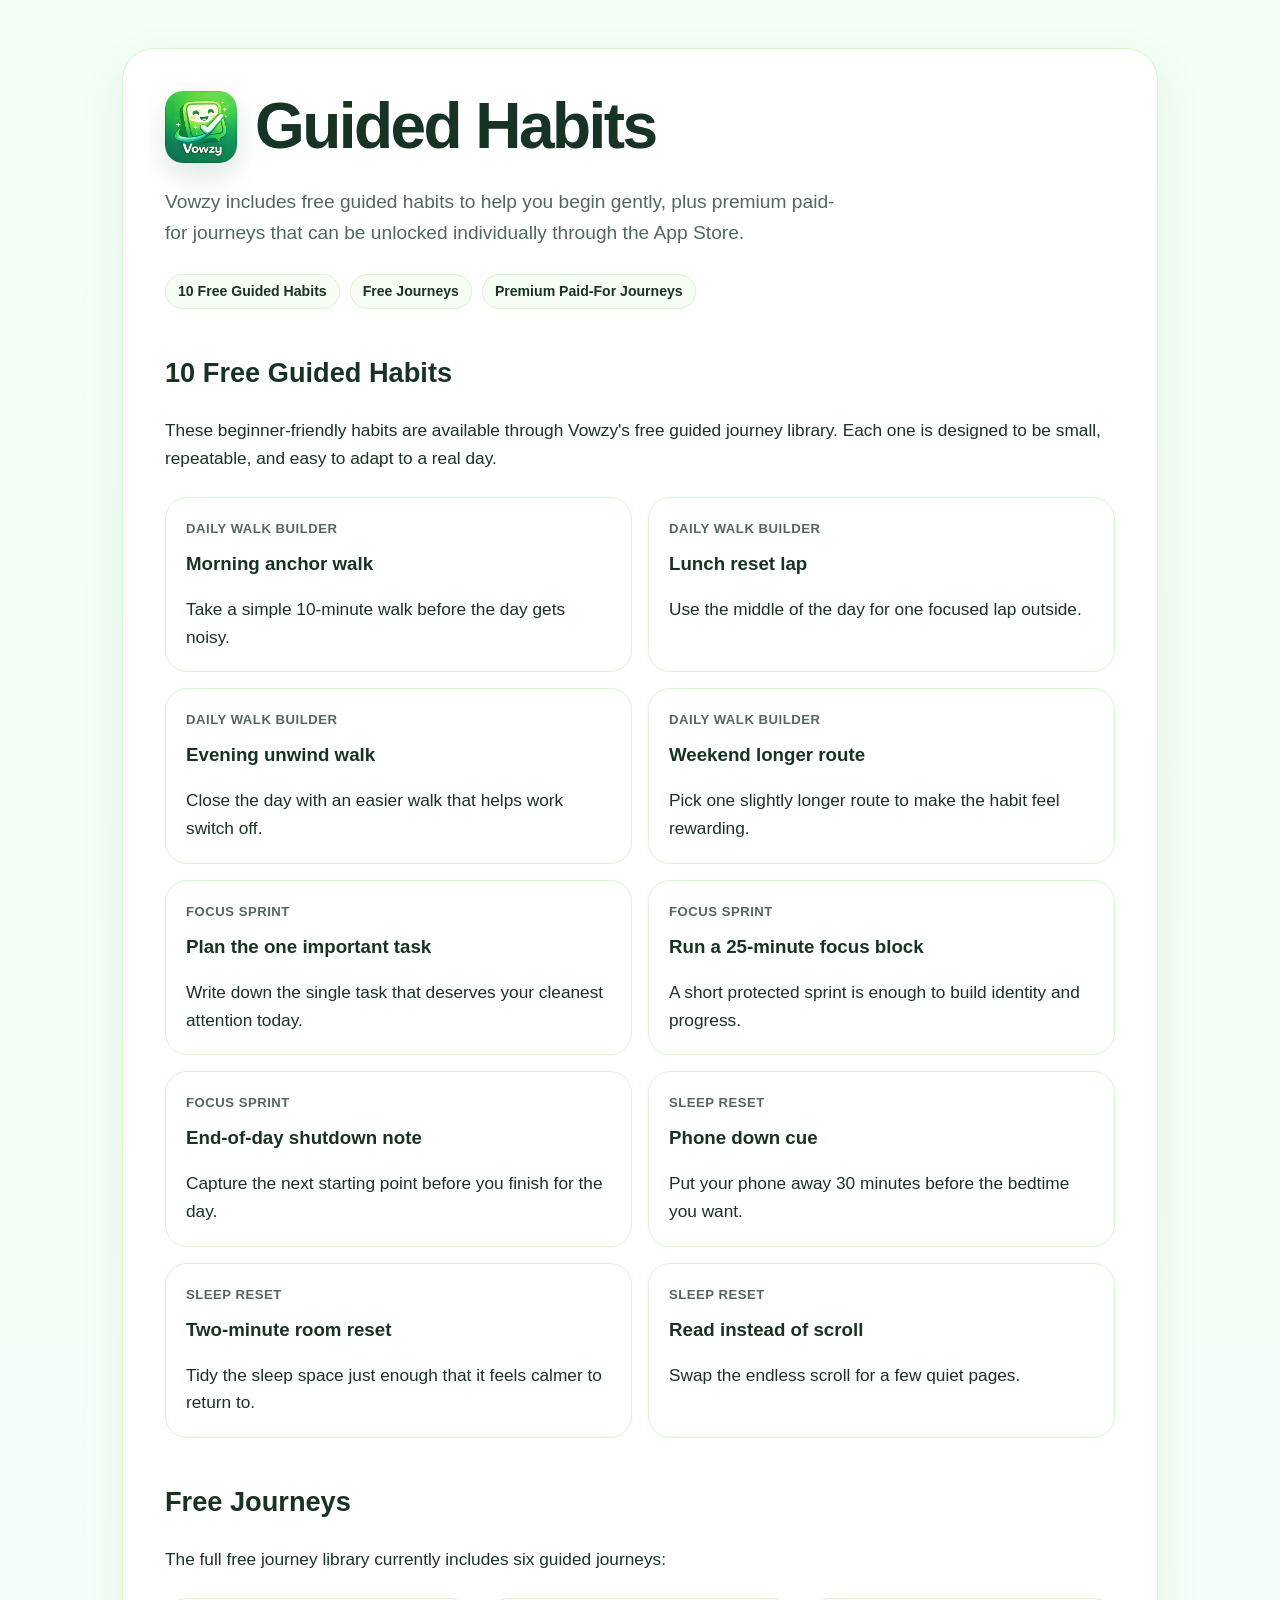
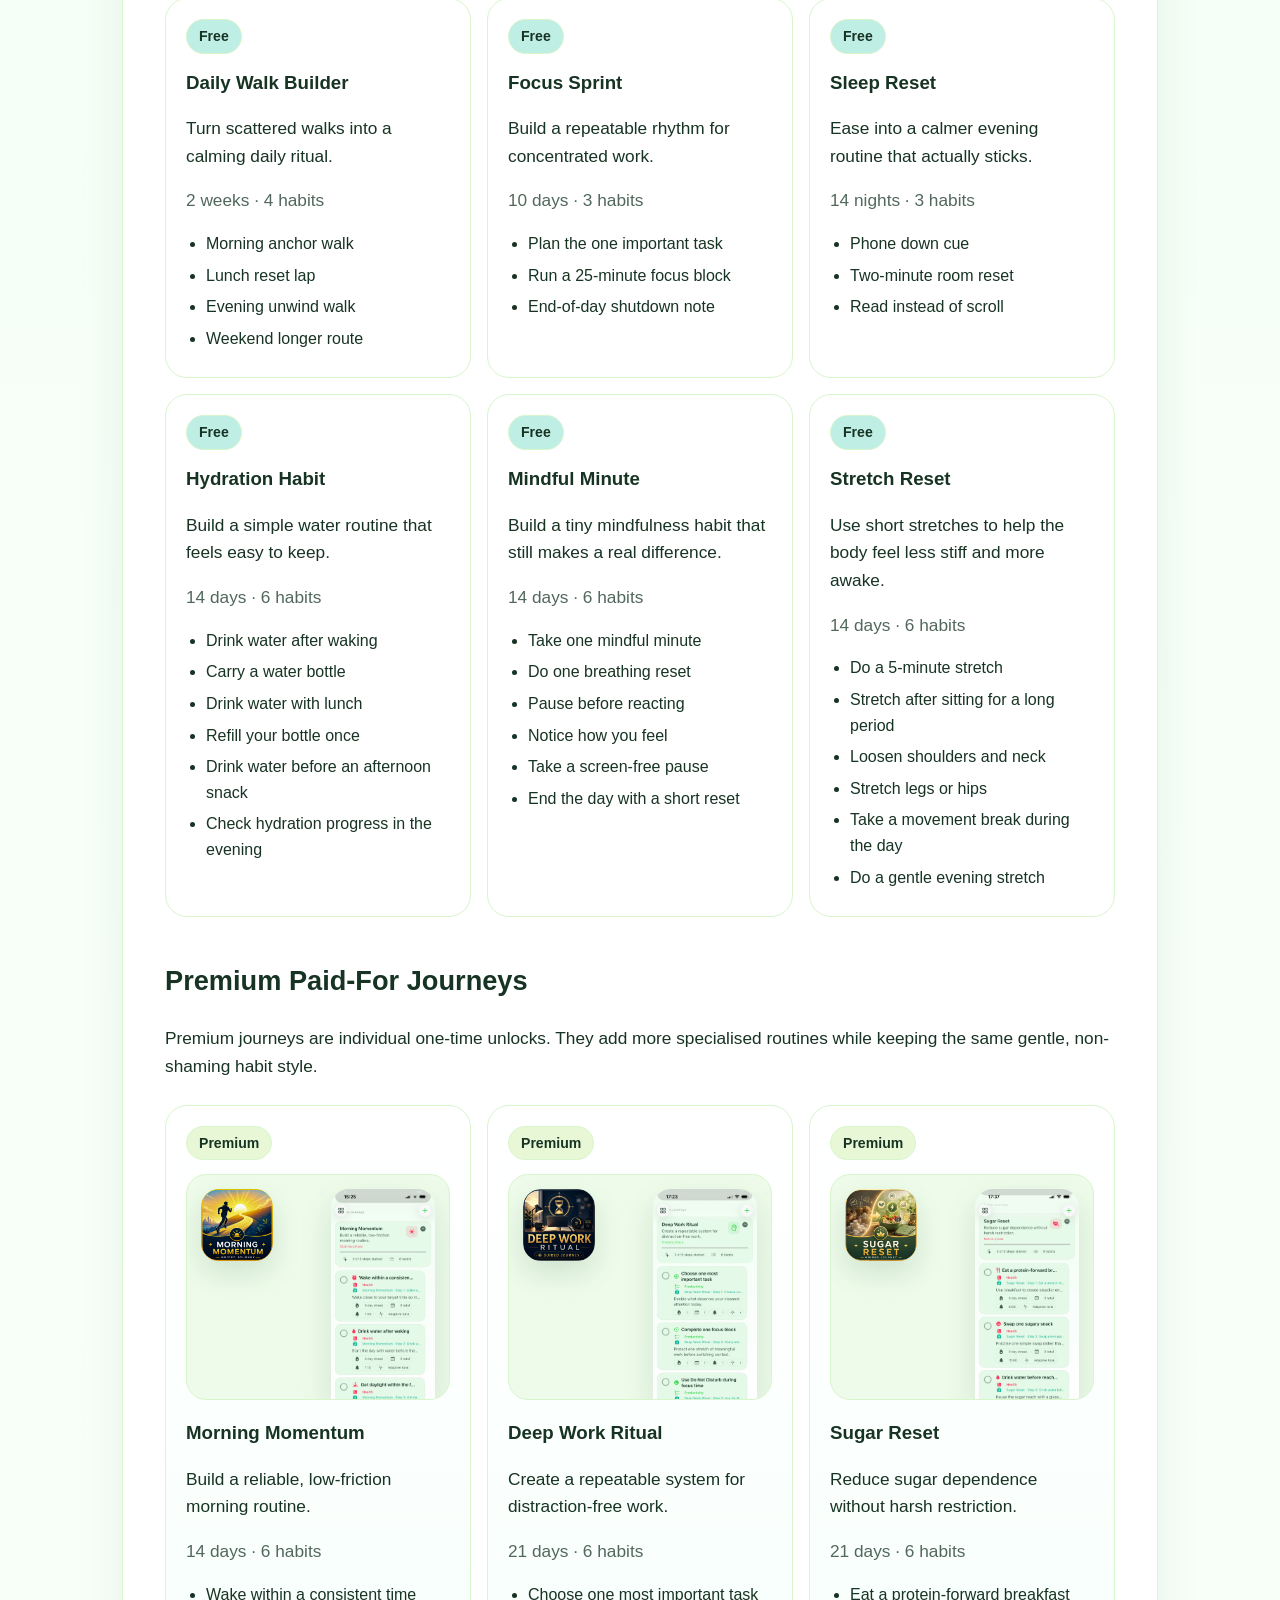
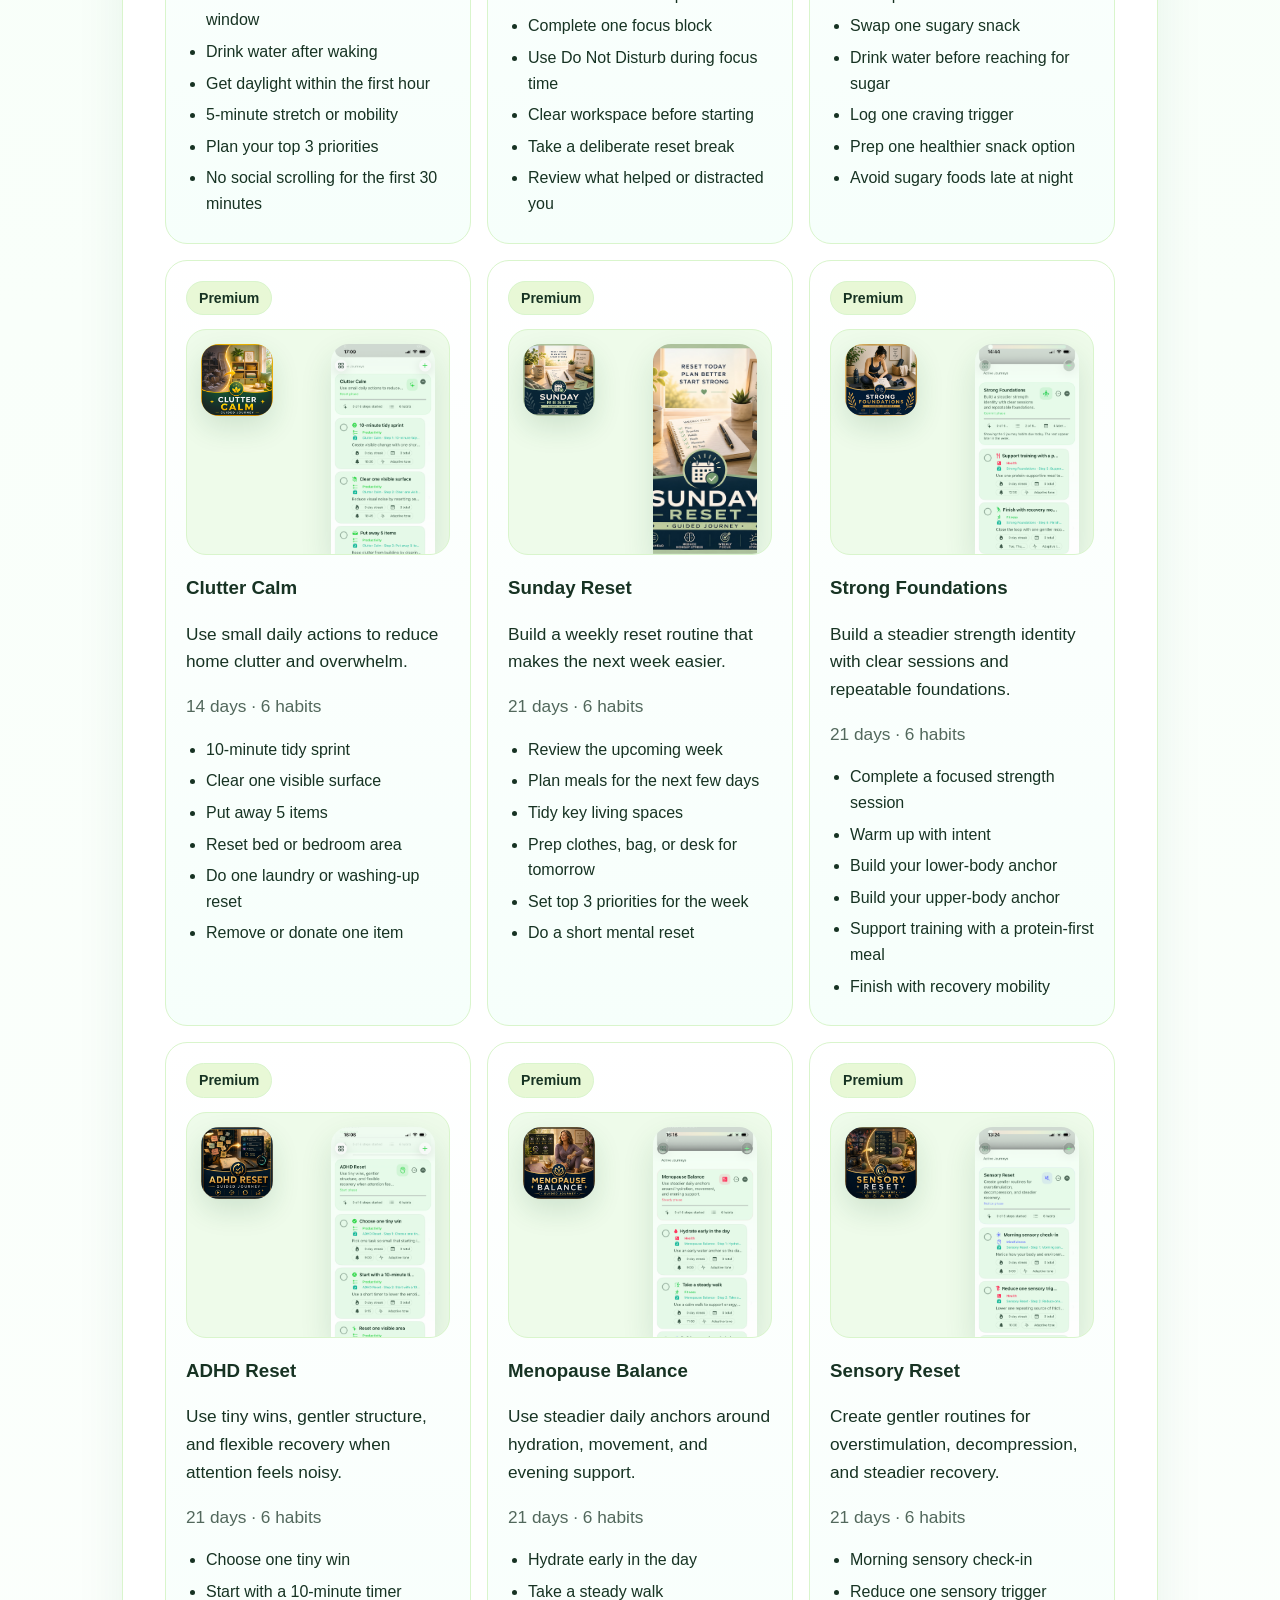
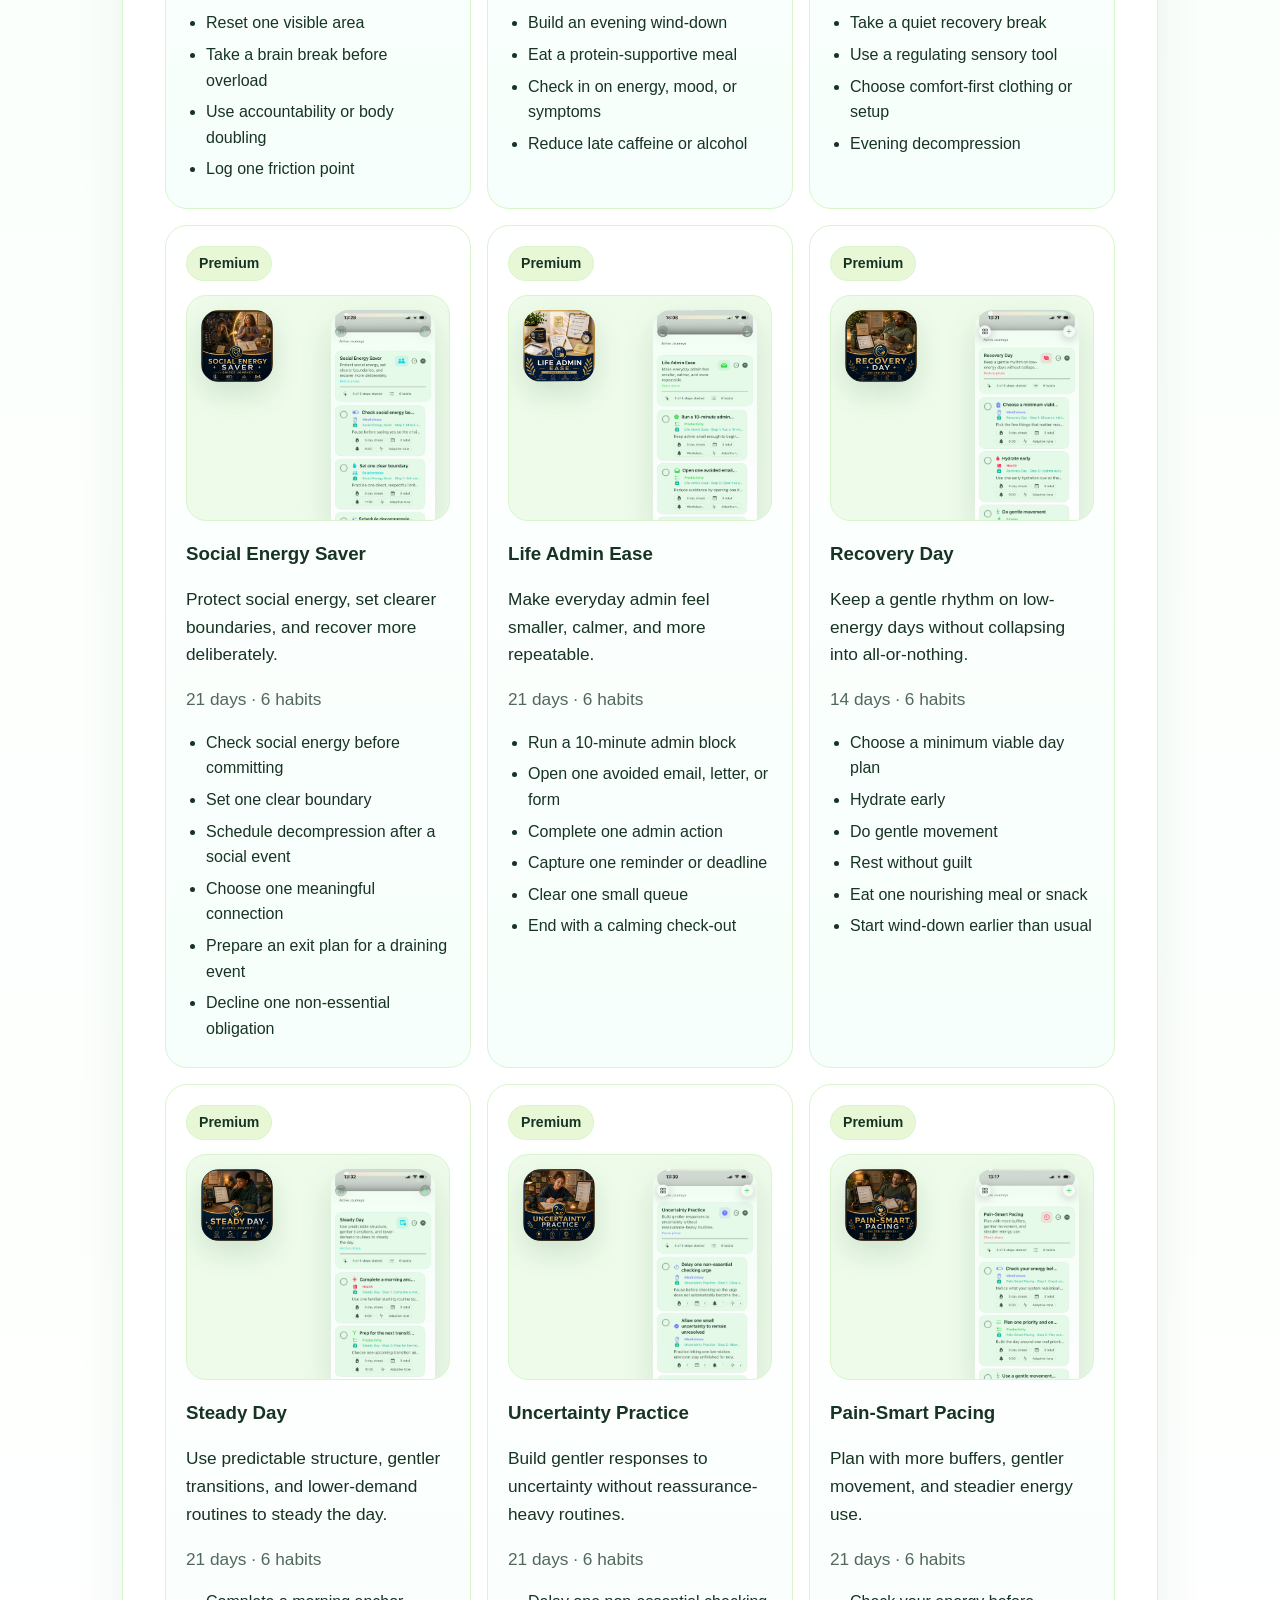
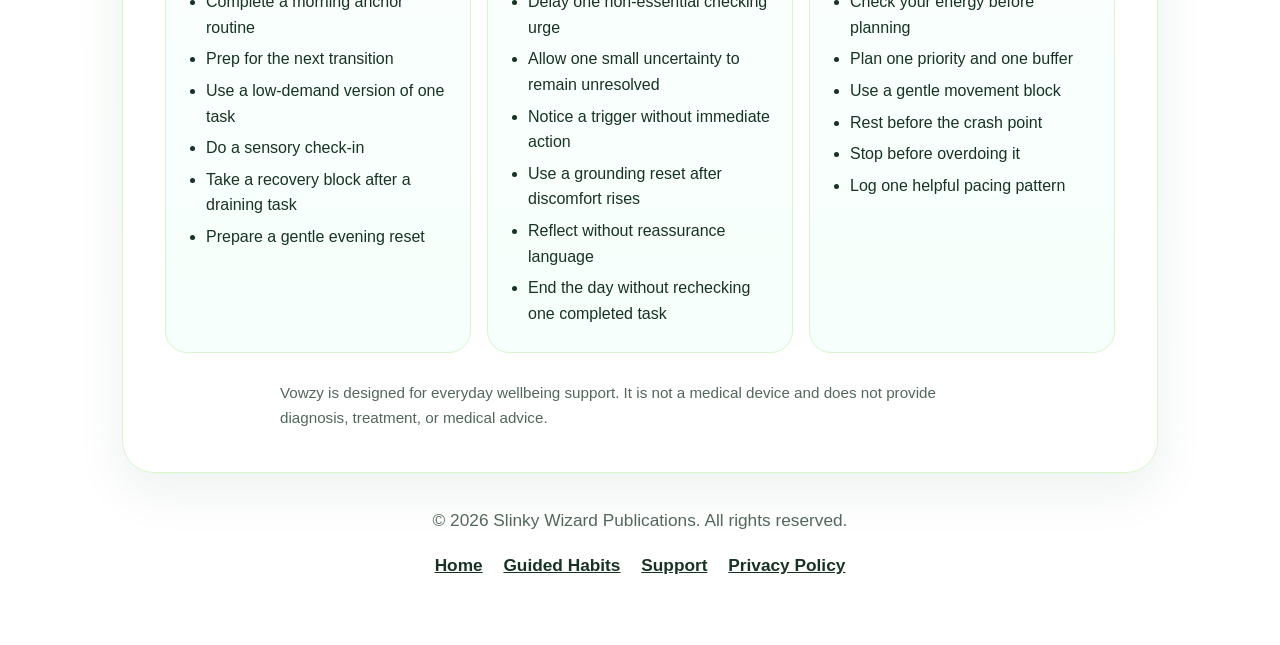
==== habits.html @ 92131b12 "Add guided habit support pages" ====
<!doctype html>
<html lang="en-GB">
<head>
  <meta charset="utf-8">
  <meta name="viewport" content="width=device-width, initial-scale=1">
  <title>Vowzy Guided Habits</title>
  <meta name="description" content="Browse Vowzy's free guided habits and premium paid-for guided journeys.">
  <link rel="icon" type="image/png" href="./assets/favicon.png">
  <link rel="apple-touch-icon" href="./assets/favicon.png">
  <link rel="stylesheet" href="./styles.css">
</head>
<body>
  <main>
    <section class="card">
      <div class="page-title-row">
        <img class="page-title-icon" src="./assets/app-icon.png" alt="Vowzy app icon">
        <h1>Guided Habits</h1>
      </div>

      <p class="lead left">
        Vowzy includes free guided habits to help you begin gently, plus premium
        paid-for journeys that can be unlocked individually through the App Store.
      </p>

      <nav class="page-nav" aria-label="Guided habit sections">
        <a href="#free-habits">10 Free Guided Habits</a>
        <a href="#free-journeys">Free Journeys</a>
        <a href="#premium-journeys">Premium Paid-For Journeys</a>
      </nav>

      <h2 id="free-habits">10 Free Guided Habits</h2>
      <p>
        These beginner-friendly habits are available through Vowzy's free guided
        journey library. Each one is designed to be small, repeatable, and easy
        to adapt to a real day.
      </p>

      <div class="habit-grid">
        <article class="mini-card">
          <span class="eyebrow">Daily Walk Builder</span>
          <h3>Morning anchor walk</h3>
          <p>Take a simple 10-minute walk before the day gets noisy.</p>
        </article>
        <article class="mini-card">
          <span class="eyebrow">Daily Walk Builder</span>
          <h3>Lunch reset lap</h3>
          <p>Use the middle of the day for one focused lap outside.</p>
        </article>
        <article class="mini-card">
          <span class="eyebrow">Daily Walk Builder</span>
          <h3>Evening unwind walk</h3>
          <p>Close the day with an easier walk that helps work switch off.</p>
        </article>
        <article class="mini-card">
          <span class="eyebrow">Daily Walk Builder</span>
          <h3>Weekend longer route</h3>
          <p>Pick one slightly longer route to make the habit feel rewarding.</p>
        </article>
        <article class="mini-card">
          <span class="eyebrow">Focus Sprint</span>
          <h3>Plan the one important task</h3>
          <p>Write down the single task that deserves your cleanest attention today.</p>
        </article>
        <article class="mini-card">
          <span class="eyebrow">Focus Sprint</span>
          <h3>Run a 25-minute focus block</h3>
          <p>A short protected sprint is enough to build identity and progress.</p>
        </article>
        <article class="mini-card">
          <span class="eyebrow">Focus Sprint</span>
          <h3>End-of-day shutdown note</h3>
          <p>Capture the next starting point before you finish for the day.</p>
        </article>
        <article class="mini-card">
          <span class="eyebrow">Sleep Reset</span>
          <h3>Phone down cue</h3>
          <p>Put your phone away 30 minutes before the bedtime you want.</p>
        </article>
        <article class="mini-card">
          <span class="eyebrow">Sleep Reset</span>
          <h3>Two-minute room reset</h3>
          <p>Tidy the sleep space just enough that it feels calmer to return to.</p>
        </article>
        <article class="mini-card">
          <span class="eyebrow">Sleep Reset</span>
          <h3>Read instead of scroll</h3>
          <p>Swap the endless scroll for a few quiet pages.</p>
        </article>
      </div>

      <h2 id="free-journeys">Free Journeys</h2>
      <p>
        The full free journey library currently includes six guided journeys:
      </p>

      <div class="journey-grid">
        <article class="journey-card">
          <span class="pill">Free</span>
          <h3>Daily Walk Builder</h3>
          <p>Turn scattered walks into a calming daily ritual.</p>
          <p class="muted">2 weeks · 4 habits</p>
          <ul>
            <li>Morning anchor walk</li>
            <li>Lunch reset lap</li>
            <li>Evening unwind walk</li>
            <li>Weekend longer route</li>
          </ul>
        </article>
        <article class="journey-card">
          <span class="pill">Free</span>
          <h3>Focus Sprint</h3>
          <p>Build a repeatable rhythm for concentrated work.</p>
          <p class="muted">10 days · 3 habits</p>
          <ul>
            <li>Plan the one important task</li>
            <li>Run a 25-minute focus block</li>
            <li>End-of-day shutdown note</li>
          </ul>
        </article>
        <article class="journey-card">
          <span class="pill">Free</span>
          <h3>Sleep Reset</h3>
          <p>Ease into a calmer evening routine that actually sticks.</p>
          <p class="muted">14 nights · 3 habits</p>
          <ul>
            <li>Phone down cue</li>
            <li>Two-minute room reset</li>
            <li>Read instead of scroll</li>
          </ul>
        </article>
        <article class="journey-card">
          <span class="pill">Free</span>
          <h3>Hydration Habit</h3>
          <p>Build a simple water routine that feels easy to keep.</p>
          <p class="muted">14 days · 6 habits</p>
          <ul>
            <li>Drink water after waking</li>
            <li>Carry a water bottle</li>
            <li>Drink water with lunch</li>
            <li>Refill your bottle once</li>
            <li>Drink water before an afternoon snack</li>
            <li>Check hydration progress in the evening</li>
          </ul>
        </article>
        <article class="journey-card">
          <span class="pill">Free</span>
          <h3>Mindful Minute</h3>
          <p>Build a tiny mindfulness habit that still makes a real difference.</p>
          <p class="muted">14 days · 6 habits</p>
          <ul>
            <li>Take one mindful minute</li>
            <li>Do one breathing reset</li>
            <li>Pause before reacting</li>
            <li>Notice how you feel</li>
            <li>Take a screen-free pause</li>
            <li>End the day with a short reset</li>
          </ul>
        </article>
        <article class="journey-card">
          <span class="pill">Free</span>
          <h3>Stretch Reset</h3>
          <p>Use short stretches to help the body feel less stiff and more awake.</p>
          <p class="muted">14 days · 6 habits</p>
          <ul>
            <li>Do a 5-minute stretch</li>
            <li>Stretch after sitting for a long period</li>
            <li>Loosen shoulders and neck</li>
            <li>Stretch legs or hips</li>
            <li>Take a movement break during the day</li>
            <li>Do a gentle evening stretch</li>
          </ul>
        </article>
      </div>

      <h2 id="premium-journeys">Premium Paid-For Journeys</h2>
      <p>
        Premium journeys are individual one-time unlocks. They add more specialised
        routines while keeping the same gentle, non-shaming habit style.
      </p>

      <div class="journey-grid">
        <article class="journey-card premium">
          <span class="pill premium">Premium</span>
          <figure class="journey-media">
            <img class="journey-logo" src="./assets/Morning_Momentum_logo_02.png" alt="Morning Momentum logo">
            <img class="journey-screenshot" src="./assets/Morning_Momentum_Screenshot_01.png" alt="Morning Momentum journey screenshot">
          </figure>
          <h3>Morning Momentum</h3>
          <p>Build a reliable, low-friction morning routine.</p>
          <p class="muted">14 days · 6 habits</p>
          <ul>
            <li>Wake within a consistent time window</li>
            <li>Drink water after waking</li>
            <li>Get daylight within the first hour</li>
            <li>5-minute stretch or mobility</li>
            <li>Plan your top 3 priorities</li>
            <li>No social scrolling for the first 30 minutes</li>
          </ul>
        </article>
        <article class="journey-card premium">
          <span class="pill premium">Premium</span>
          <figure class="journey-media">
            <img class="journey-logo" src="./assets/Deep_Work_Ritual_Logo_01.png" alt="Deep Work Ritual logo">
            <img class="journey-screenshot" src="./assets/Deep_Work_ritual_Screenshot.png" alt="Deep Work Ritual journey screenshot">
          </figure>
          <h3>Deep Work Ritual</h3>
          <p>Create a repeatable system for distraction-free work.</p>
          <p class="muted">21 days · 6 habits</p>
          <ul>
            <li>Choose one most important task</li>
            <li>Complete one focus block</li>
            <li>Use Do Not Disturb during focus time</li>
            <li>Clear workspace before starting</li>
            <li>Take a deliberate reset break</li>
            <li>Review what helped or distracted you</li>
          </ul>
        </article>
        <article class="journey-card premium">
          <span class="pill premium">Premium</span>
          <figure class="journey-media">
            <img class="journey-logo" src="./assets/Sugar_Reset_logo_01.png" alt="Sugar Reset logo">
            <img class="journey-screenshot" src="./assets/Sugar_Reset_Screenshot.png" alt="Sugar Reset journey screenshot">
          </figure>
          <h3>Sugar Reset</h3>
          <p>Reduce sugar dependence without harsh restriction.</p>
          <p class="muted">21 days · 6 habits</p>
          <ul>
            <li>Eat a protein-forward breakfast</li>
            <li>Swap one sugary snack</li>
            <li>Drink water before reaching for sugar</li>
            <li>Log one craving trigger</li>
            <li>Prep one healthier snack option</li>
            <li>Avoid sugary foods late at night</li>
          </ul>
        </article>
        <article class="journey-card premium">
          <span class="pill premium">Premium</span>
          <figure class="journey-media">
            <img class="journey-logo" src="./assets/Clutter_Calm_Logo_02.png" alt="Clutter Calm logo">
            <img class="journey-screenshot" src="./assets/Clutter_Calm_Screenshot.png" alt="Clutter Calm journey screenshot">
          </figure>
          <h3>Clutter Calm</h3>
          <p>Use small daily actions to reduce home clutter and overwhelm.</p>
          <p class="muted">14 days · 6 habits</p>
          <ul>
            <li>10-minute tidy sprint</li>
            <li>Clear one visible surface</li>
            <li>Put away 5 items</li>
            <li>Reset bed or bedroom area</li>
            <li>Do one laundry or washing-up reset</li>
            <li>Remove or donate one item</li>
          </ul>
        </article>
        <article class="journey-card premium">
          <span class="pill premium">Premium</span>
          <figure class="journey-media">
            <img class="journey-logo" src="./assets/Sunday_Reset_Logo_01.png" alt="Sunday Reset logo">
            <img class="journey-screenshot" src="./assets/Sunday_Reset_Logo_01.jpg" alt="Sunday Reset journey artwork">
          </figure>
          <h3>Sunday Reset</h3>
          <p>Build a weekly reset routine that makes the next week easier.</p>
          <p class="muted">21 days · 6 habits</p>
          <ul>
            <li>Review the upcoming week</li>
            <li>Plan meals for the next few days</li>
            <li>Tidy key living spaces</li>
            <li>Prep clothes, bag, or desk for tomorrow</li>
            <li>Set top 3 priorities for the week</li>
            <li>Do a short mental reset</li>
          </ul>
        </article>
        <article class="journey-card premium">
          <span class="pill premium">Premium</span>
          <figure class="journey-media">
            <img class="journey-logo" src="./assets/Strong_Foundations_Logo_01.png" alt="Strong Foundations logo">
            <img class="journey-screenshot" src="./assets/Strong_Foundations_Screenshot.png" alt="Strong Foundations journey screenshot">
          </figure>
          <h3>Strong Foundations</h3>
          <p>Build a steadier strength identity with clear sessions and repeatable foundations.</p>
          <p class="muted">21 days · 6 habits</p>
          <ul>
            <li>Complete a focused strength session</li>
            <li>Warm up with intent</li>
            <li>Build your lower-body anchor</li>
            <li>Build your upper-body anchor</li>
            <li>Support training with a protein-first meal</li>
            <li>Finish with recovery mobility</li>
          </ul>
        </article>
        <article class="journey-card premium">
          <span class="pill premium">Premium</span>
          <figure class="journey-media">
            <img class="journey-logo" src="./assets/ADHD_Reset_Logo_01.png" alt="ADHD Reset logo">
            <img class="journey-screenshot" src="./assets/ADHD_Reset_Screenshot.png" alt="ADHD Reset journey screenshot">
          </figure>
          <h3>ADHD Reset</h3>
          <p>Use tiny wins, gentler structure, and flexible recovery when attention feels noisy.</p>
          <p class="muted">21 days · 6 habits</p>
          <ul>
            <li>Choose one tiny win</li>
            <li>Start with a 10-minute timer</li>
            <li>Reset one visible area</li>
            <li>Take a brain break before overload</li>
            <li>Use accountability or body doubling</li>
            <li>Log one friction point</li>
          </ul>
        </article>
        <article class="journey-card premium">
          <span class="pill premium">Premium</span>
          <figure class="journey-media">
            <img class="journey-logo" src="./assets/Menopause_Balance_Logo_01.png" alt="Menopause Balance logo">
            <img class="journey-screenshot" src="./assets/Menopause_Reset_Screenshot.png" alt="Menopause Balance journey screenshot">
          </figure>
          <h3>Menopause Balance</h3>
          <p>Use steadier daily anchors around hydration, movement, and evening support.</p>
          <p class="muted">21 days · 6 habits</p>
          <ul>
            <li>Hydrate early in the day</li>
            <li>Take a steady walk</li>
            <li>Build an evening wind-down</li>
            <li>Eat a protein-supportive meal</li>
            <li>Check in on energy, mood, or symptoms</li>
            <li>Reduce late caffeine or alcohol</li>
          </ul>
        </article>
        <article class="journey-card premium">
          <span class="pill premium">Premium</span>
          <figure class="journey-media">
            <img class="journey-logo" src="./assets/Sensory_Reset_logo_01.png" alt="Sensory Reset logo">
            <img class="journey-screenshot" src="./assets/Sensory_Reset_Screenshot.png" alt="Sensory Reset journey screenshot">
          </figure>
          <h3>Sensory Reset</h3>
          <p>Create gentler routines for overstimulation, decompression, and steadier recovery.</p>
          <p class="muted">21 days · 6 habits</p>
          <ul>
            <li>Morning sensory check-in</li>
            <li>Reduce one sensory trigger</li>
            <li>Take a quiet recovery break</li>
            <li>Use a regulating sensory tool</li>
            <li>Choose comfort-first clothing or setup</li>
            <li>Evening decompression</li>
          </ul>
        </article>
        <article class="journey-card premium">
          <span class="pill premium">Premium</span>
          <figure class="journey-media">
            <img class="journey-logo" src="./assets/Social_Energy_Saver_logo_01.png" alt="Social Energy Saver logo">
            <img class="journey-screenshot" src="./assets/Social_Energy_Saver_Screenshot.png" alt="Social Energy Saver journey screenshot">
          </figure>
          <h3>Social Energy Saver</h3>
          <p>Protect social energy, set clearer boundaries, and recover more deliberately.</p>
          <p class="muted">21 days · 6 habits</p>
          <ul>
            <li>Check social energy before committing</li>
            <li>Set one clear boundary</li>
            <li>Schedule decompression after a social event</li>
            <li>Choose one meaningful connection</li>
            <li>Prepare an exit plan for a draining event</li>
            <li>Decline one non-essential obligation</li>
          </ul>
        </article>
        <article class="journey-card premium">
          <span class="pill premium">Premium</span>
          <figure class="journey-media">
            <img class="journey-logo" src="./assets/Life_Admin_Ease_logo_01.png" alt="Life Admin Ease logo">
            <img class="journey-screenshot" src="./assets/Life_Admin_Reset_Screenshot.png" alt="Life Admin Ease journey screenshot">
          </figure>
          <h3>Life Admin Ease</h3>
          <p>Make everyday admin feel smaller, calmer, and more repeatable.</p>
          <p class="muted">21 days · 6 habits</p>
          <ul>
            <li>Run a 10-minute admin block</li>
            <li>Open one avoided email, letter, or form</li>
            <li>Complete one admin action</li>
            <li>Capture one reminder or deadline</li>
            <li>Clear one small queue</li>
            <li>End with a calming check-out</li>
          </ul>
        </article>
        <article class="journey-card premium">
          <span class="pill premium">Premium</span>
          <figure class="journey-media">
            <img class="journey-logo" src="./assets/Recovery_Day_Logo_01.png" alt="Recovery Day logo">
            <img class="journey-screenshot" src="./assets/Recovery_Day_Screenshot.png" alt="Recovery Day journey screenshot">
          </figure>
          <h3>Recovery Day</h3>
          <p>Keep a gentle rhythm on low-energy days without collapsing into all-or-nothing.</p>
          <p class="muted">14 days · 6 habits</p>
          <ul>
            <li>Choose a minimum viable day plan</li>
            <li>Hydrate early</li>
            <li>Do gentle movement</li>
            <li>Rest without guilt</li>
            <li>Eat one nourishing meal or snack</li>
            <li>Start wind-down earlier than usual</li>
          </ul>
        </article>
        <article class="journey-card premium">
          <span class="pill premium">Premium</span>
          <figure class="journey-media">
            <img class="journey-logo" src="./assets/Steady_Day_Logo_01.png" alt="Steady Day logo">
            <img class="journey-screenshot" src="./assets/Steady_Day_Screenshot.png" alt="Steady Day journey screenshot">
          </figure>
          <h3>Steady Day</h3>
          <p>Use predictable structure, gentler transitions, and lower-demand routines to steady the day.</p>
          <p class="muted">21 days · 6 habits</p>
          <ul>
            <li>Complete a morning anchor routine</li>
            <li>Prep for the next transition</li>
            <li>Use a low-demand version of one task</li>
            <li>Do a sensory check-in</li>
            <li>Take a recovery block after a draining task</li>
            <li>Prepare a gentle evening reset</li>
          </ul>
        </article>
        <article class="journey-card premium">
          <span class="pill premium">Premium</span>
          <figure class="journey-media">
            <img class="journey-logo" src="./assets/Uncertainty_Practice_Logo_01.png" alt="Uncertainty Practice logo">
            <img class="journey-screenshot" src="./assets/Uncertainty_Practice_Screenshot.png" alt="Uncertainty Practice journey screenshot">
          </figure>
          <h3>Uncertainty Practice</h3>
          <p>Build gentler responses to uncertainty without reassurance-heavy routines.</p>
          <p class="muted">21 days · 6 habits</p>
          <ul>
            <li>Delay one non-essential checking urge</li>
            <li>Allow one small uncertainty to remain unresolved</li>
            <li>Notice a trigger without immediate action</li>
            <li>Use a grounding reset after discomfort rises</li>
            <li>Reflect without reassurance language</li>
            <li>End the day without rechecking one completed task</li>
          </ul>
        </article>
        <article class="journey-card premium">
          <span class="pill premium">Premium</span>
          <figure class="journey-media">
            <img class="journey-logo" src="./assets/Pain_Smart_Pacing_Logo_01.png" alt="Pain-Smart Pacing logo">
            <img class="journey-screenshot" src="./assets/Pain_Smart_Pacing_Screenshot.png" alt="Pain-Smart Pacing journey screenshot">
          </figure>
          <h3>Pain-Smart Pacing</h3>
          <p>Plan with more buffers, gentler movement, and steadier energy use.</p>
          <p class="muted">21 days · 6 habits</p>
          <ul>
            <li>Check your energy before planning</li>
            <li>Plan one priority and one buffer</li>
            <li>Use a gentle movement block</li>
            <li>Rest before the crash point</li>
            <li>Stop before overdoing it</li>
            <li>Log one helpful pacing pattern</li>
          </ul>
        </article>
      </div>

      <p class="note">
        Vowzy is designed for everyday wellbeing support. It is not a medical device
        and does not provide diagnosis, treatment, or medical advice.
      </p>
    </section>

    <footer>
      <p>&copy; 2026 Slinky Wizard Publications. All rights reserved.</p>
      <p>
        <a href="index.html">Home</a>
        <a href="habits.html">Guided Habits</a>
        <a href="support.html">Support</a>
        <a href="privacy.html">Privacy Policy</a>
      </p>
    </footer>
  </main>
</body>
</html>
---- styles.css ----
:root {
  --ink: #173323;
  --soft: #52685c;
  --mint: #f3fff5;
  --card: #ffffff;
  --line: #d9f5cc;
  --green: #63d65a;
  --teal: #bfeee5;
}

* {
  box-sizing: border-box;
}

body {
  margin: 0;
  font-family: -apple-system, BlinkMacSystemFont, "Segoe UI", sans-serif;
  background: linear-gradient(180deg, var(--mint), #ffffff);
  color: var(--ink);
  line-height: 1.6;
}

main {
  max-width: 1080px;
  margin: auto;
  padding: 48px 22px;
}

.card,
.hero {
  background: var(--card);
  border: 1px solid var(--line);
  border-radius: 32px;
  padding: 42px;
  box-shadow: 0 18px 50px rgba(31, 92, 50, .08);
}

.hero {
  text-align: center;
}

.logo {
  max-width: 280px;
  width: 70%;
  display: block;
  margin: 0 auto 28px;
}

h1 {
  font-size: clamp(2.2rem, 5vw, 4rem);
  line-height: 1.05;
  margin: 0 0 18px;
  letter-spacing: -0.04em;
}

h2 {
  font-size: 1.7rem;
  margin-top: 42px;
}

p {
  font-size: 1.08rem;
}

a {
  color: var(--green);
  font-weight: 700;
}

.lead {
  max-width: 680px;
  margin: 0 auto 26px;
  color: var(--soft);
  font-size: 1.2rem;
}

.lead.left {
  margin-left: 0;
  text-align: left;
}

.button {
  display: inline-block;
  margin: 10px 8px;
  padding: 14px 22px;
  border-radius: 999px;
  background: var(--green);
  color: white;
  text-decoration: none;
  font-weight: 800;
}

.button.secondary {
  background: var(--teal);
  color: var(--ink);
}

.screenshots {
  display: grid;
  grid-template-columns: repeat(3, minmax(0, 1fr));
  gap: 22px;
  margin-top: 38px;
  align-items: start;
}

.screenshot-card {
  background: #eefbea;
  border: 1px solid var(--line);
  border-radius: 28px;
  padding: 14px;
  max-width: 260px;
  width: 100%;
  margin: 0 auto;
}

.screenshot-card img {
  width: 100%;
  aspect-ratio: 9 / 19.5;
  object-fit: cover;
  object-position: top center;
  border-radius: 22px;
  display: block;
  background: #dff5dd;
  box-shadow: 0 16px 36px rgba(31, 92, 50, .12);
}

.features {
  display: grid;
  grid-template-columns: repeat(3, 1fr);
  gap: 18px;
  margin-top: 34px;
  text-align: left;
}

.feature,
.mini-card,
.journey-card {
  background: rgba(255, 255, 255, .72);
  border: 1px solid var(--line);
  border-radius: 22px;
  padding: 20px;
}

.feature h3,
.mini-card h3,
.journey-card h3 {
  margin-top: 0;
  margin-bottom: 8px;
}

.page-nav {
  display: flex;
  flex-wrap: wrap;
  gap: 10px;
  margin: 24px 0 8px;
}

.page-nav a,
.pill {
  border: 1px solid var(--line);
  border-radius: 999px;
  color: var(--ink);
  display: inline-block;
  font-size: .88rem;
  font-weight: 800;
  line-height: 1.2;
  padding: 8px 12px;
  text-decoration: none;
}

.page-nav a {
  background: #f7fff4;
}

.habit-grid,
.journey-grid {
  display: grid;
  gap: 16px;
  margin-top: 24px;
}

.habit-grid {
  grid-template-columns: repeat(2, minmax(0, 1fr));
}

.journey-grid {
  grid-template-columns: repeat(3, minmax(0, 1fr));
}

.mini-card,
.journey-card {
  text-align: left;
}

.mini-card p,
.journey-card p {
  margin-bottom: 0;
}

.journey-card ul {
  margin: 16px 0 0;
  padding-left: 20px;
}

.journey-card li {
  margin: 6px 0;
}

.journey-card.premium {
  background: linear-gradient(180deg, #ffffff, #f6fffb);
}

.journey-media {
  align-items: end;
  background: #eefbea;
  border: 1px solid var(--line);
  border-radius: 20px;
  display: grid;
  grid-template-columns: 72px minmax(0, 1fr);
  gap: 14px;
  margin: 0 0 18px;
  overflow: hidden;
  padding: 14px 14px 0;
}

.journey-logo {
  align-self: start;
  aspect-ratio: 1;
  border-radius: 18px;
  box-shadow: 0 12px 28px rgba(31, 92, 50, .14);
  display: block;
  object-fit: cover;
  width: 72px;
}

.journey-screenshot {
  aspect-ratio: 9 / 19.5;
  border-radius: 18px 18px 0 0;
  box-shadow: 0 14px 32px rgba(31, 92, 50, .14);
  display: block;
  justify-self: end;
  max-height: 210px;
  object-fit: cover;
  object-position: top center;
  width: min(100%, 104px);
}

.pill {
  background: var(--teal);
  margin-bottom: 14px;
}

.pill.premium {
  background: #e8f8d6;
}

.eyebrow {
  color: var(--soft);
  display: block;
  font-size: .82rem;
  font-weight: 800;
  letter-spacing: .04em;
  margin-bottom: 10px;
  text-transform: uppercase;
}

.muted,
.note {
  color: var(--soft);
}

.note {
  font-size: .95rem;
  max-width: 720px;
  margin: 28px auto 0;
}

footer {
  margin-top: 34px;
  text-align: center;
  color: var(--soft);
}

footer a {
  color: var(--ink);
  font-weight: 700;
  margin: 0 8px;
}

.page-title-row {
  display: flex;
  align-items: center;
  gap: 18px;
  margin-bottom: 24px;
}

.page-title-row img.page-title-icon {
  display: block;
  width: 72px !important;
  height: 72px !important;
  min-width: 72px;
  max-width: 72px !important;
  max-height: 72px !important;
  flex: 0 0 72px;
  object-fit: cover;
  border-radius: 18px;
  box-shadow: 0 12px 28px rgba(31, 92, 50, .14);
}

.page-title-row h1 {
  margin: 0;
  text-align: left;
}

@media (max-width: 760px) {
  main {
    padding: 28px 16px;
  }

  .card,
  .hero {
    padding: 28px 18px;
  }

  .screenshots,
  .features,
  .habit-grid,
  .journey-grid {
    grid-template-columns: 1fr;
  }

  .screenshot-card {
    max-width: 280px;
  }
}

@media (max-width: 520px) {
  .page-title-row {
    align-items: flex-start;
    gap: 12px;
  }

  .page-title-row img.page-title-icon {
    width: 58px !important;
    height: 58px !important;
    min-width: 58px;
    max-width: 58px !important;
    max-height: 58px !important;
    flex-basis: 58px;
    border-radius: 14px;
  }

  .page-title-row h1 {
    font-size: 2rem;
  }
}
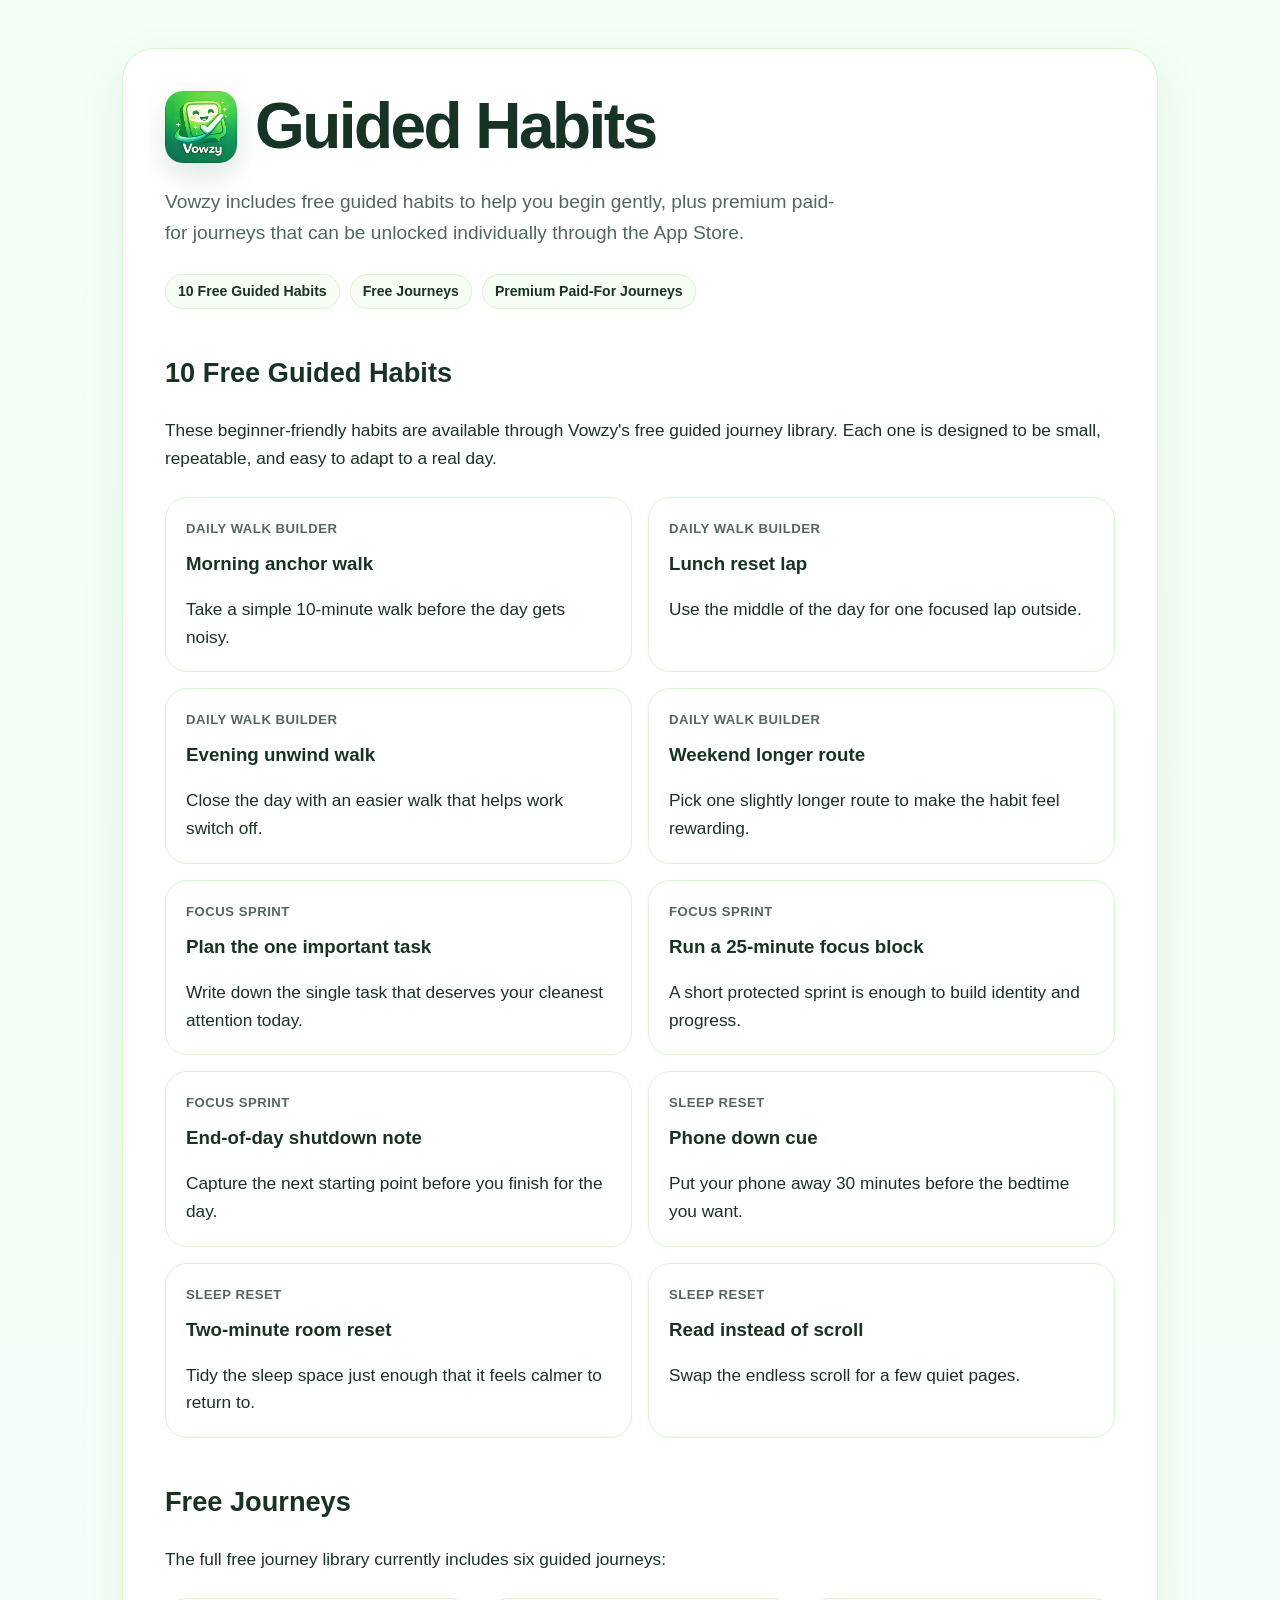
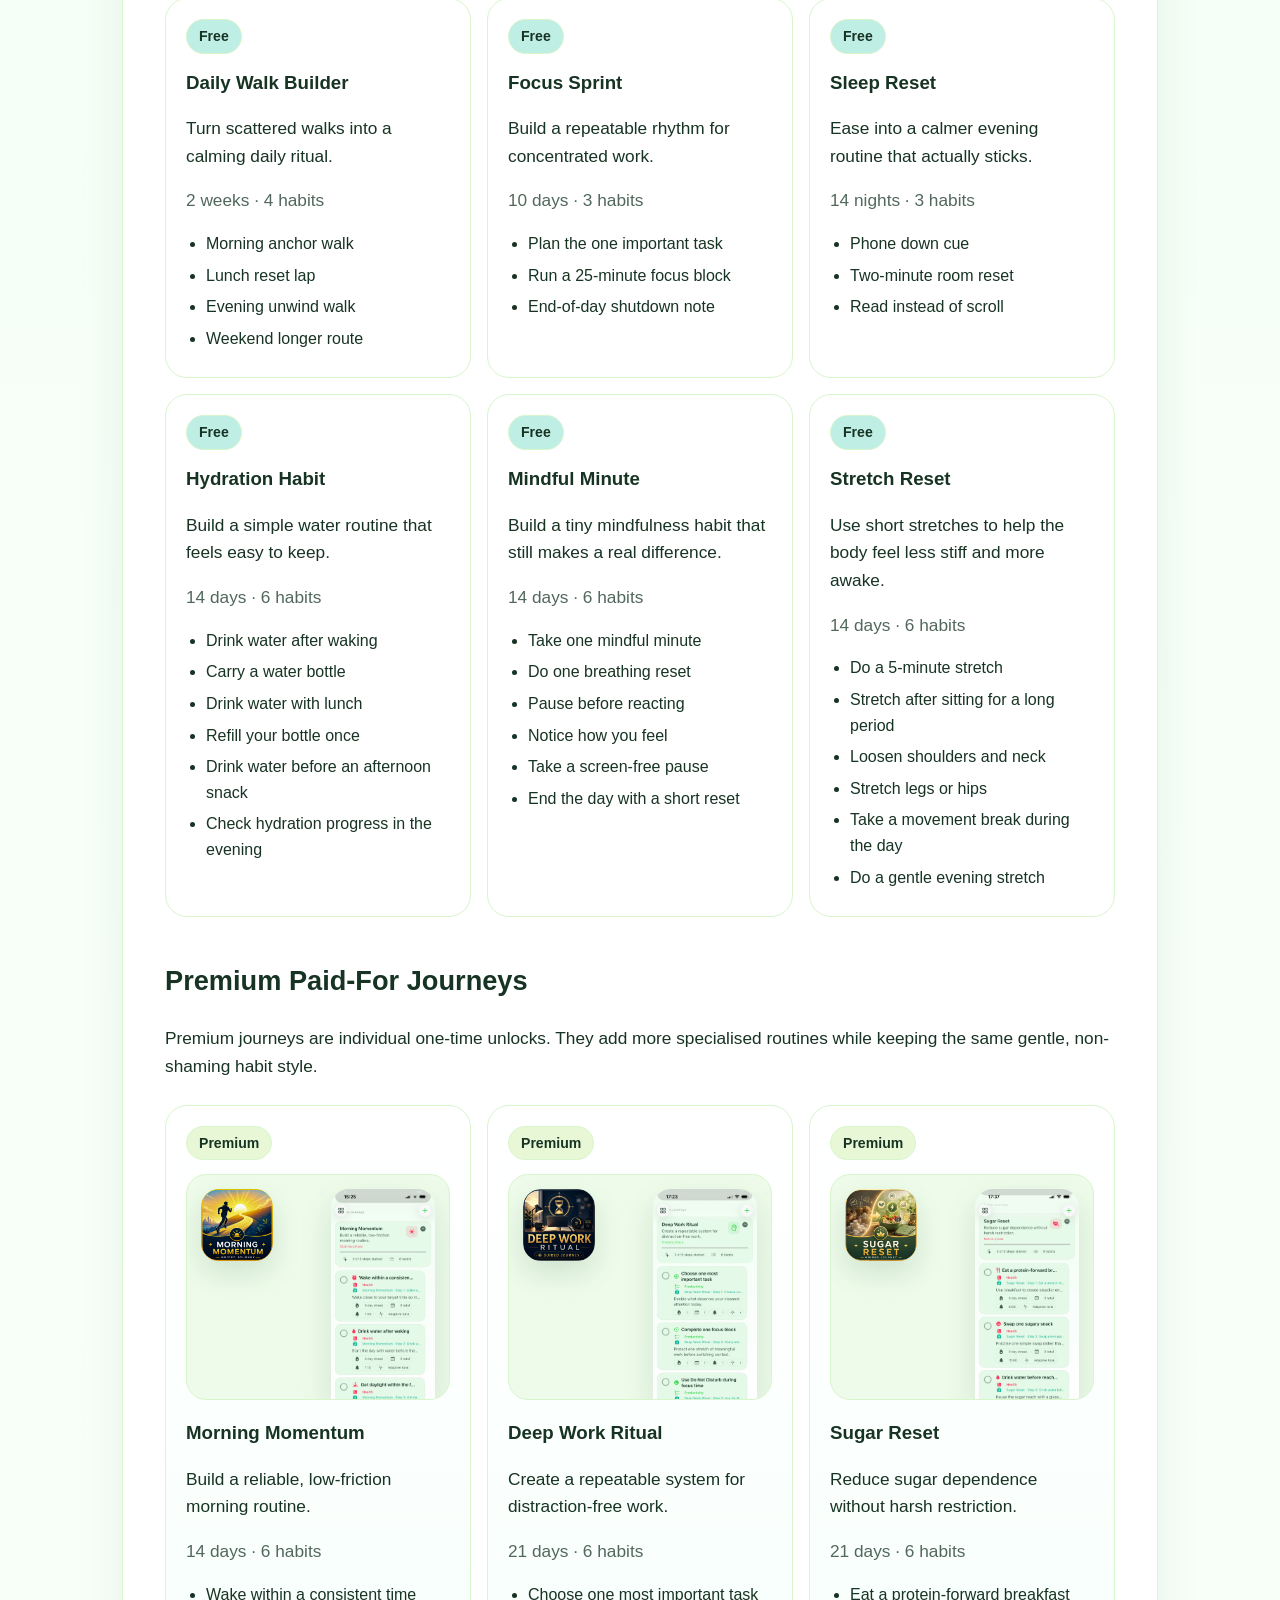
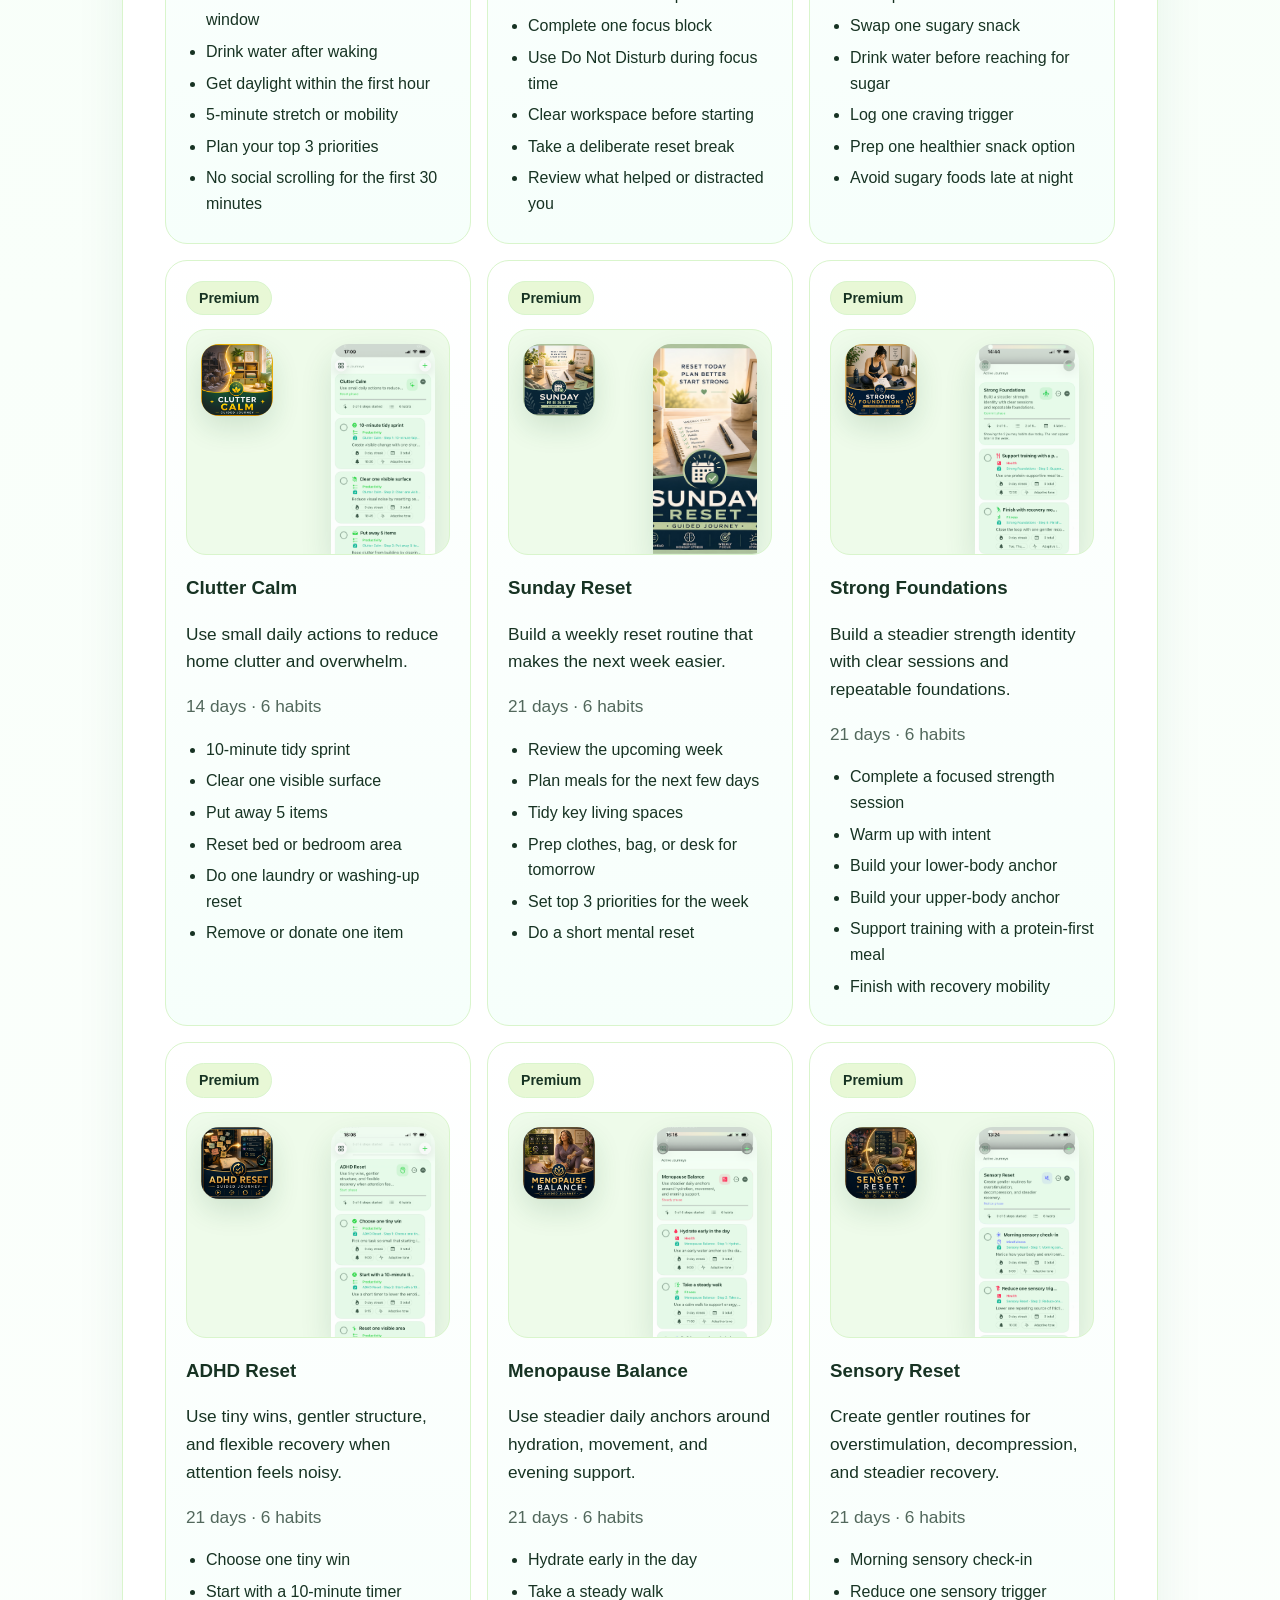
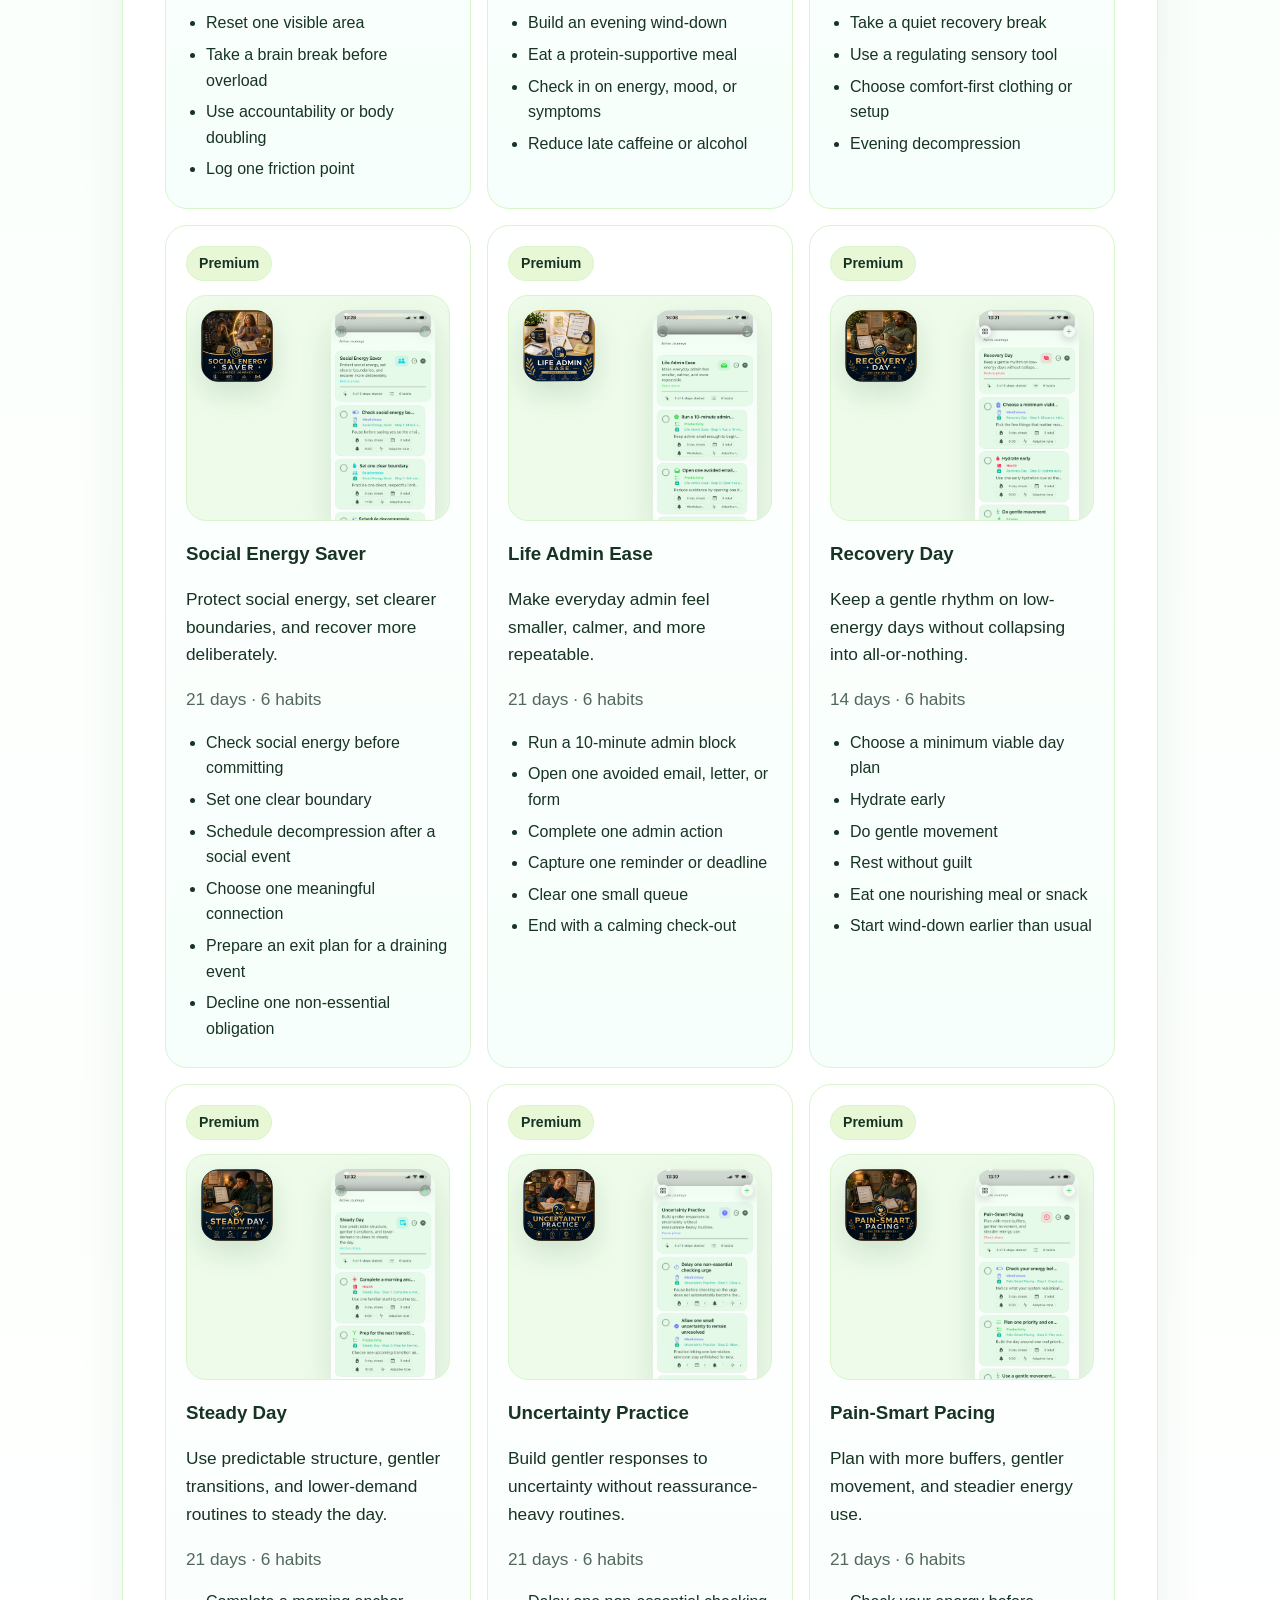
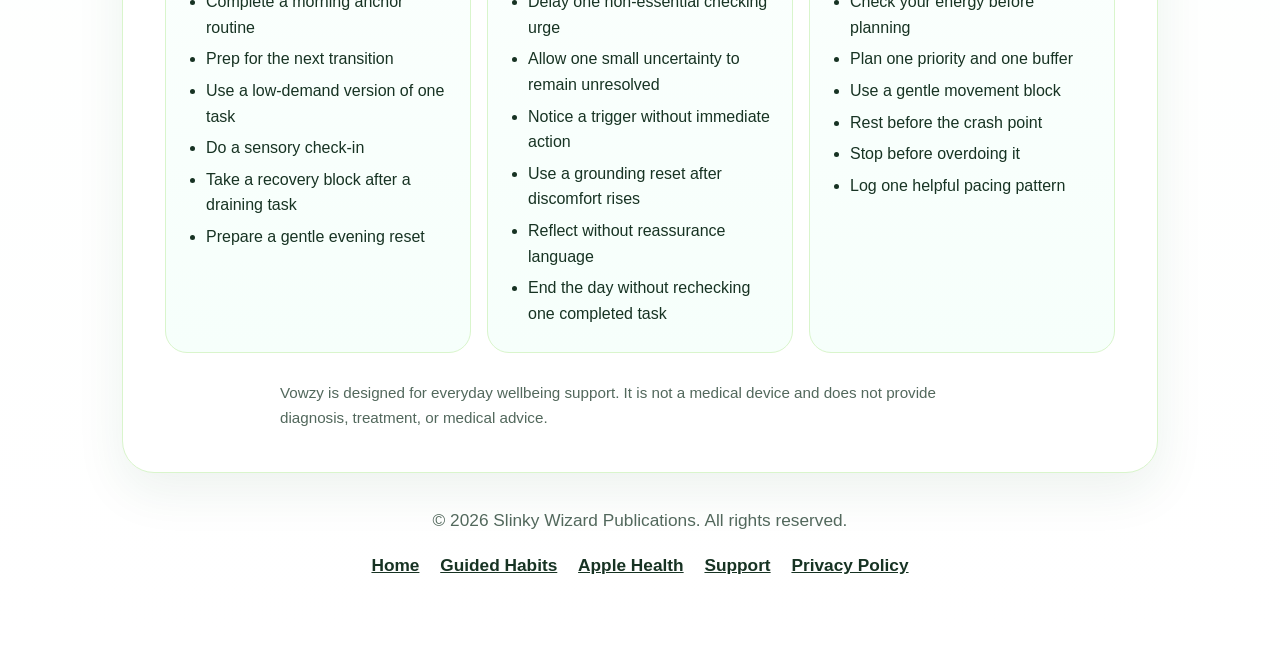
==== commit 9f27b224: "Add Apple Health support page" ====
--- a/habits.html
+++ b/habits.html
@@ -462,6 +462,7 @@
       <p>
         <a href="index.html">Home</a>
         <a href="habits.html">Guided Habits</a>
+        <a href="apple-health.html">Apple Health</a>
         <a href="support.html">Support</a>
         <a href="privacy.html">Privacy Policy</a>
       </p>
--- a/styles.css
+++ b/styles.css
@@ -173,7 +173,8 @@
 }
 
 .habit-grid,
-.journey-grid {
+.journey-grid,
+.topic-grid {
   display: grid;
   gap: 16px;
   margin-top: 24px;
@@ -185,6 +186,10 @@
 
 .journey-grid {
   grid-template-columns: repeat(3, minmax(0, 1fr));
+}
+
+.topic-grid {
+  grid-template-columns: repeat(2, minmax(0, 1fr));
 }
 
 .mini-card,
@@ -325,7 +330,8 @@
   .screenshots,
   .features,
   .habit-grid,
-  .journey-grid {
+  .journey-grid,
+  .topic-grid {
     grid-template-columns: 1fr;
   }
 
